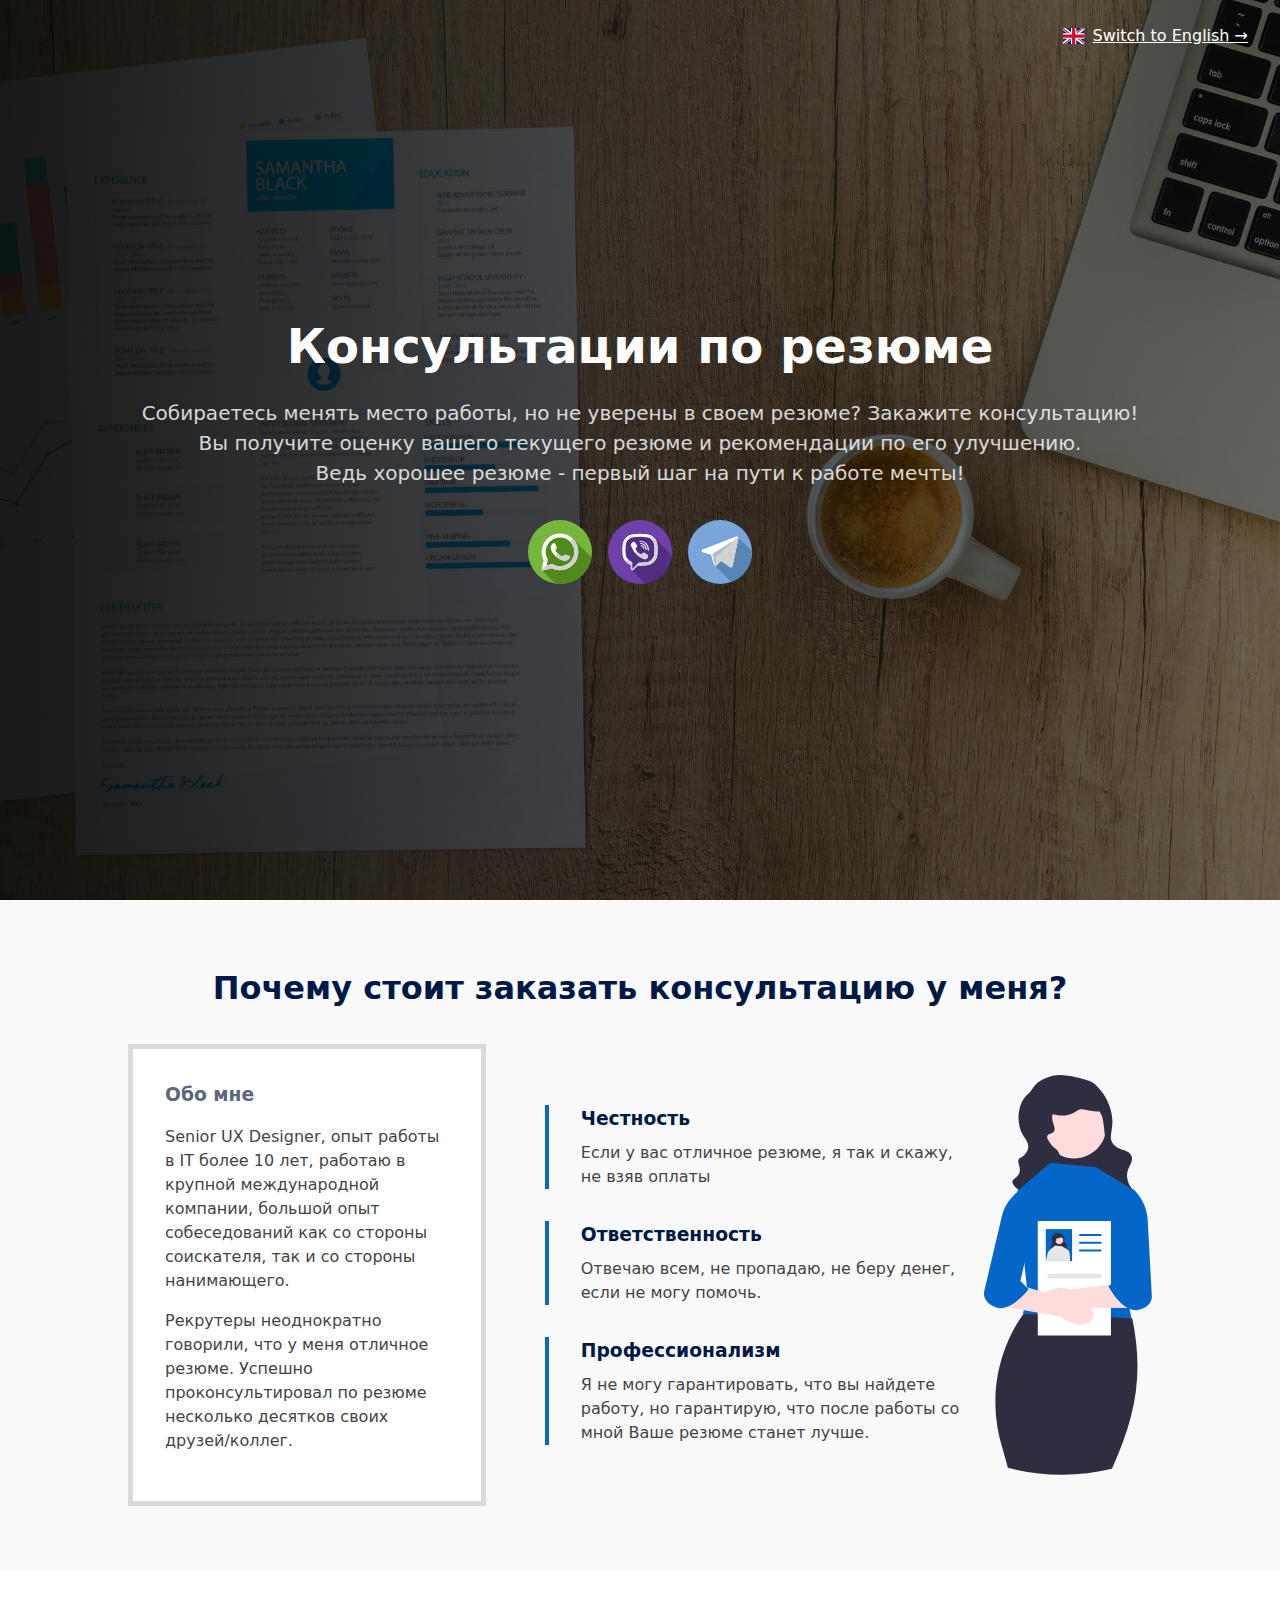
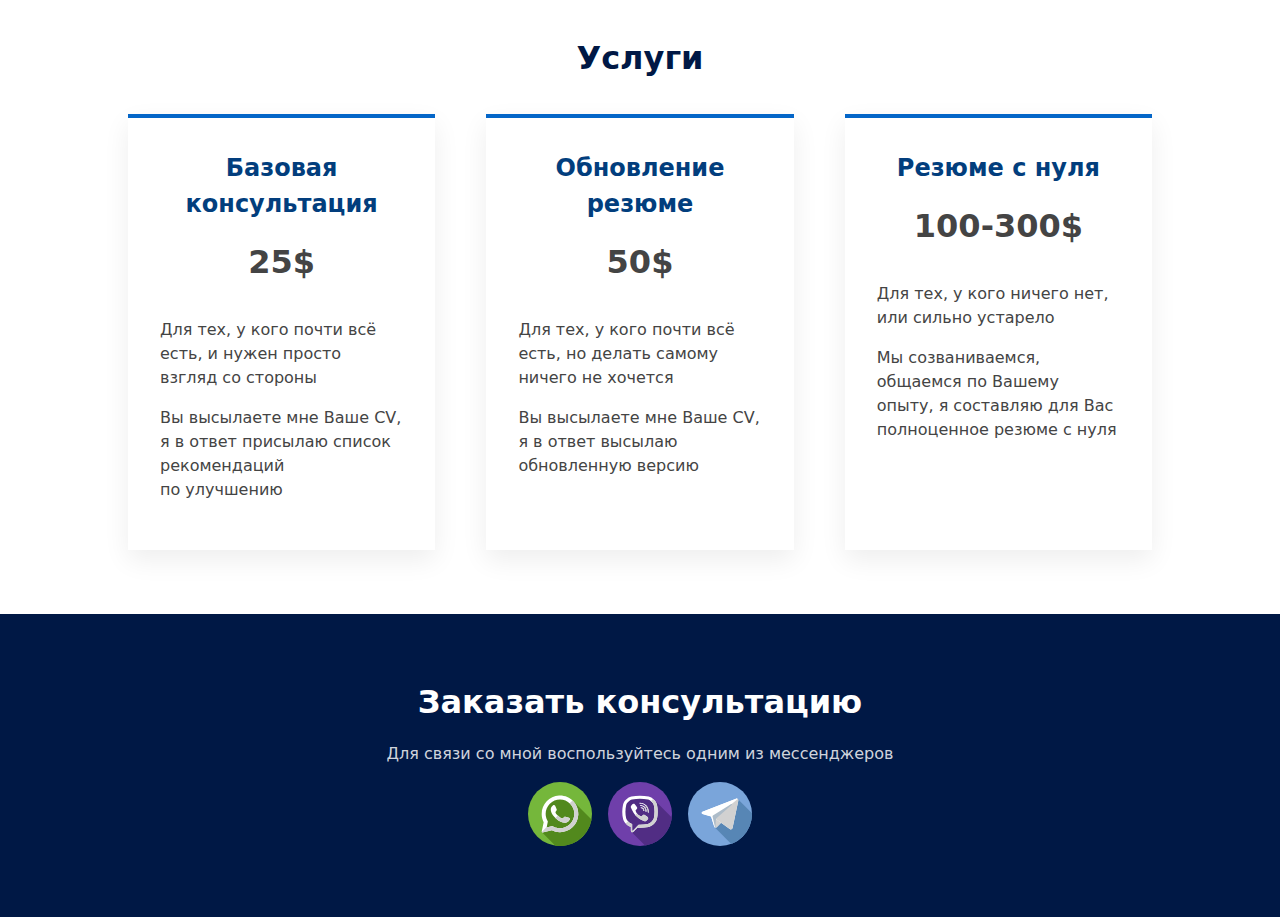
==== index-rus.html @ f0088798 "language switcher added, english version is now main home page" ====
<!DOCTYPE html>
<html>
  <head>
    <title>Консультации по резюме</title>
    <meta name="viewport" content="width=device-width, height=device-height, initial-scale=1.0">
	<link type="text/css" rel="stylesheet" href="css/style.css">
  </head>
  <body>


  <header class="header">
    <div class="container header-contentWrapper">
      <a class="header-language" href="index.html">
          <svg 
            height="16"
            xmlns="http://www.w3.org/2000/svg"
            id="flag-icons-gb"
            viewBox="0 0 640 480"
          >
            <path fill="#012169" d="M0 0h640v480H0z"/>
            <path fill="#FFF" d="m75 0 244 181L562 0h78v62L400 241l240 178v61h-80L320 301 81 480H0v-60l239-178L0 64V0z"/>
            <path fill="#C8102E" d="m424 281 216 159v40L369 281zm-184 20 6 35L54 480H0zM640 0v3L391 191l2-44L590 0zM0 0l239 176h-60L0 42z"/>
            <path fill="#FFF" d="M241 0v480h160V0zM0 160v160h640V160z"/>
            <path fill="#C8102E" d="M0 193v96h640v-96zM273 0v480h96V0z"/>
          </svg>
          <span>Switch to English →</span>
        </a>
      <div class="header-content"> 
        <h1 class="header-heading">Консультации по резюме</h1>
        <p class="header-description">Собираетесь менять место работы, но не уверены в своем&nbsp;резюме? Закажите&nbsp;консультацию!</p>
        <p class="header-description">Вы получите оценку вашего текущего резюме и рекомендации по его&nbsp;улучшению.</p>
        <p class="header-description">Ведь хорошее резюме - первый шаг на пути к работе&nbsp;мечты!</p>
        <ul class="header-linkList">
          <li class="header-linkWrap"><a href="#" class="header-link whatsapp"></a></li>
          <li class="header-linkWrap"><a href="#" class="header-link viber"></a></li>
          <li class="header-linkWrap"><a href="#" class="header-link telegram"></a></li>
        </ul>
      </div>
    </div>
  </header>
	  
  <section class="about">
    <div class="container">
      <h2 class="about-header">Почему стоит заказать консультацию у&nbsp;меня?</h2>
      <div class="about-layout">
        <article class="about-bio">
          <h3>Обо мне</h3>
          <p>Senior UX Designer, опыт работы в IT более 10 лет, работаю в крупной международной компании, большой опыт собеседований как со стороны соискателя, так и со стороны нанимающего.</p>
          <p>Рекрутеры неоднократно говорили, что у меня отличное резюме. Успешно проконсультировал по резюме несколько десятков своих друзей/коллег.</p>
        </article>

        <section class="about-principles">
          <ul>
            <li>
              <h3>Честность</h3>
              <p>Если у вас отличное резюме, я так и скажу, не взяв оплаты</p>
            </li>
            <li>
              <h3>Ответственность</h3>
              <p>Отвечаю всем, не пропадаю, не беру денег, если не могу помочь.</p>
            </li>
            <li>
              <h3>Профессионализм</h3>
              <p>Я не могу гарантировать, что вы найдете работу, но гарантирую, что после работы со мной Ваше резюме станет лучше.</p>
            </li>
          </ul>
        </section>

        <img class="about-image" src="img/cv-update.svg"/>
      </div>
    </div>
  </section>
	  
    <section class="pricing">
      <h2 class="pricing-header">Услуги</h2>
      <div class="pricing-layout container">
        <article class="pricingItem">
          <h3 class="pricingItem-heading">Базовая консультация</h3>
          <p class="pricingItem-price">25$</p>
          <p class="pricingItem-desc">Для тех, у кого почти всё есть, и нужен просто взгляд со&nbsp;стороны</p>
          <p class="pricingItem-details">Вы высылаете мне Ваше CV, я в ответ присылаю список рекомендаций по&nbsp;улучшению</p>
        </article>
        <article class="pricingItem">
          <h3 class="pricingItem-heading">Обновление резюме</h3>
          <p class="pricingItem-price">50$</p>
          <p class="pricingItem-desc">Для тех, у кого почти всё есть, но делать самому ничего не&nbsp;хочется</p>
          <p class="pricingItem-details">Вы высылаете мне Ваше CV, я в ответ высылаю обновленную&nbsp;версию</p>
        </article>
        <article class="pricingItem">
          <h3 class="pricingItem-heading">Резюме с&nbsp;нуля</h3>
          <p class="pricingItem-price">100-300$</p>
          <p class="pricingItem-desc">Для тех, у кого ничего нет, или сильно&nbsp;устарело</p>
          <p class="pricingItem-details">Мы созваниваемся, общаемся по Вашему опыту, я составляю для Вас полноценное резюме с&nbsp;нуля</p>
        </article>
      </div>
    </section>
	  
    <section class="contacts">
      <h2 class="contacts-heading">Заказать консультацию</h2>
      <p class="contacts-description">Для связи со мной воспользуйтесь одним из мессенджеров</p>
      <ul class="contacts-linkList">
        <li class="contacts-linkWrap"><a href="#" class="contacts-link whatsapp"></a></li>
        <li class="contacts-linkWrap"><a href="#" class="contacts-link viber"></a></li>
        <li class="contacts-linkWrap"><a href="#" class="contacts-link telegram"></a></li>
      </ul>
    </section>
 
  </body>
</html>
---- css/style.css ----
*,
*::before,
*::after {
  box-sizing: border-box; 
}

html {
  font-family: system-ui, sans-serif;
  line-height: 1.5;
  -webkit-text-size-adjust: 100%;
  -ms-text-size-adjust: 100%;
  -ms-overflow-style: scrollbar;
  -webkit-tap-highlight-color: rgba(0, 0, 0, 0);
}

article, aside, figcaption, figure, footer, header, hgroup, main, nav, section {
  display: block; 
}

h1, h2, h3, h4, p {
  margin-top: 0;
}

body {
  margin: 0;
  color: #444444;
  background-color: #fff; 
}

.container {
  max-width: 1440px;
  margin: 0 auto;
}

.header {
  height: 100vh;
  max-height: 900px;
  background: linear-gradient(90deg, rgba(0,0,0,.9) 0%, rgba(0,0,0,0.5) 100%), url(../img/docs.jpg);
  background-size: cover;
}

.header-contentWrapper {
  display: flex;
  align-items: center;
  justify-content: center;
  height: 100%;
  padding: 0 8rem;
}

.header-content {
  position: relative;
  z-index: 100;
  display: flex;
  flex-direction: column;
  align-items: center;
  text-align: center;
}

.header-heading {
  font-size: 3rem;
  color: #ffffff;
  margin-bottom: 1rem;
}

@media (max-width: 800px) {
  .header-content {
    width: 100%;
  }
  
  .header-contentWrapper {
    padding: 0 2rem;
  }
  
  html {
    font-size: 14px;
  }
  
  .header {
    background: linear-gradient(180deg, rgba(0,0,0,.7) 100%, rgba(0,0,0,0.7) 100%), url(../img/docs.jpg);
    background-size: cover;
  }
  
  .header-heading {
    font-size: 2.5rem;
  }
}

.header-description {
  font-size: 1.25rem;
  color: #FFFFFFD4;
  margin-bottom: 0;
}

.header-linkList {
  list-style-type: none;
  display: flex;
  padding: 0;
  margin: 2rem 0 0 0;
}

.header-linkWrap {
  margin-right: 1rem;
}

.header-linkWrap:last-of-type {
  margin-right: 0;
}

.header-link {
  display: inline-block;
  width: 4rem;
  height: 4rem;
  background-size: cover;

}

.whatsapp {
  background-image: url(../img/whatsapp-icon.svg);
}

.viber {
  background-image: url(../img/viber-icon.svg);
}

.telegram {
  background-image: url(../img/telegram-icon.svg);
}

.header-language {
  color: white;
  display: flex;
  align-items: center;
  position: absolute;
  top: 1.5rem;
}

.header-language span {
  margin-left: .5rem;
}

@media (min-width: 801px) {
  .header-language {
    right: 2rem;
  }
}

/* About Section */

.about {
  background-color: #F9F9F9;
  padding: 4rem 8rem;
}

@media (max-width: 800px) {
  .about {
    padding: 2rem;
  }
}

.about-header {
  color: #001845;
  margin-bottom: 2rem;
  font-size: 2rem;
  text-align: center;
}

.about-bio {
  border-style: solid;
  border-width: 5px 5px 5px 5px;
  border-color: #DADADA;
  padding: 2rem;
  background-color: white;
  width: 35%;
}

.about-bio h3 {
  color: #5C677D;
  margin-bottom: 1rem;
}

.about-principles {
  width: 45%;
}

.about-principles ul {
  list-style-type: none;
  margin: 0;
}

.about-principles ul li {
  border-left: 4px solid #0466C8;
  padding-left: 2rem;
  margin-bottom: 2rem;
}

.about-principles ul li:last-of-type {
  margin-bottom: 0;
}

.about-principles h3 {
  color: #001845;
  margin-bottom: .5rem;
}

.about-principles p {
  margin: 0;
}

.about-layout {
  display: flex;
  align-items: center;
  justify-content: space-between;
}

.about-image {
  height: 400px;
}

@media (max-width: 1100px) {
  .about-image {
    display: none;
  }
  
  .about-bio {
    width: 50%;
  }
  
  .about-principles {
    width: 50%;
  }
}

@media (max-width: 540px) {
  .about-layout {
    flex-direction: column;
  }
  
  .about-bio {
    width: 100%;
  }
  
  .about-principles {
    width: 100%;
  }
  
  .about-principles ul {
    padding-left: 0;
    margin-top: 2rem;
  }
}

/* Pricing */

.pricing {
  padding: 4rem 8rem;
}

@media (max-width: 800px) {
  .pricing {
    padding: 2rem;
  }
}

.pricing-header {
  color: #001845;
  font-size: 2rem;
  margin-bottom: 2rem;
  text-align: center;
}

.pricing-layout {
  display: flex;
  justify-content: space-between
}

.pricingItem {
  width: 30%;
  padding: 2rem;
  box-shadow: 0px 10px 25px 0px rgba(0, 0, 0, 0.07);
  border-top: 4px solid #0466C8;
}

@media (max-width: 1000px) {
  .pricing-layout {
    flex-direction: column;
  }
  
  .pricingItem {
    width: 100%;
    margin-bottom: 2rem;
  }
  
  .pricingItem:last-of-type {
    margin-bottom: 0;
  }
}

.pricingItem-heading {
  color: #023E7D;
  font-size: 1.5rem;
  text-align: center;
  margin-bottom: 1rem;
}

.pricingItem-price {
  font-size: 2rem;
  text-align: center;
  font-weight: bold;
}

/* Contacts */

.contacts {
  padding: 4rem 8rem;
  display: flex;
  flex-direction: column;
  align-items: center;
  background-color: #001845;
}

@media (max-width: 800px) {
  .contacts {
    padding: 2rem;
  }
}

.contacts-heading {
  color: white;
  font-size: 2rem;
  margin-bottom: 1rem;
  text-align: center;
}

.contacts-description {
  color: #FFFFFFD4;
  text-align: center;
}

.contacts-link {
  display: inline-block;
  width: 4rem;
  height: 4rem;
  background-size: cover;
}

.contacts-linkWrap {
  margin-right: 1rem;
}

.contacts-linkWrap:last-of-type {
  margin-right: 0;
}

.contacts-linkList {
  list-style-type: none;
  display: flex;
  padding: 0;
  margin: 0;
}
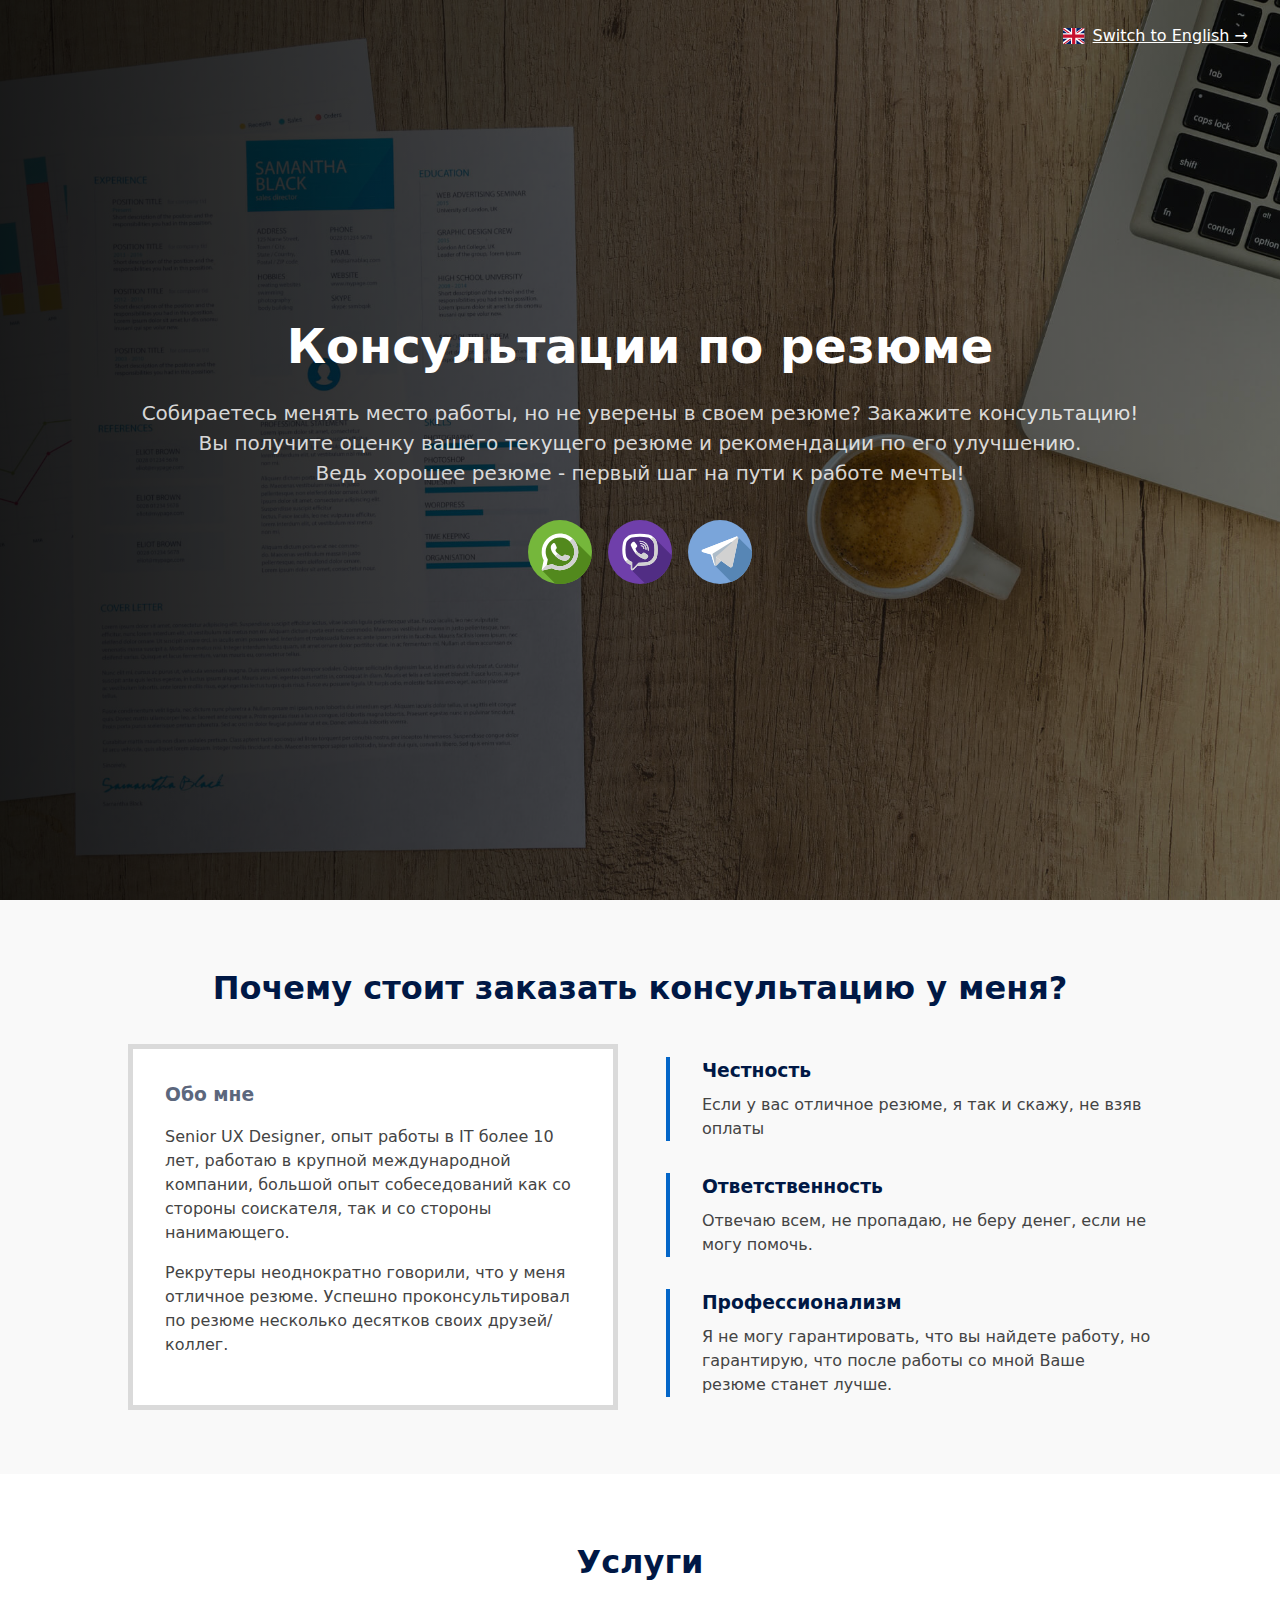
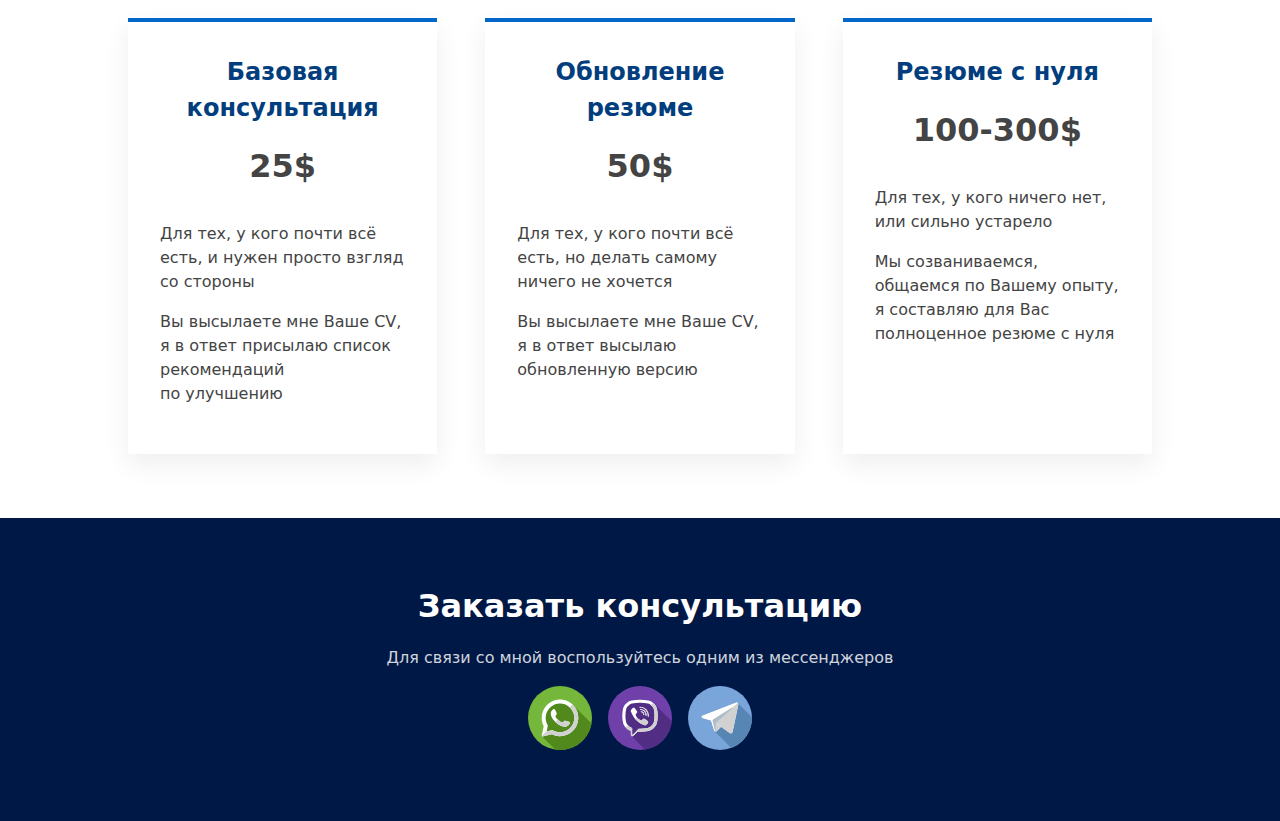
==== commit b646e4f2: "removed cv-update image, updated layout" ====
--- a/index-rus.html
+++ b/index-rus.html
@@ -31,9 +31,9 @@
         <p class="header-description">Вы получите оценку вашего текущего резюме и рекомендации по его&nbsp;улучшению.</p>
         <p class="header-description">Ведь хорошее резюме - первый шаг на пути к работе&nbsp;мечты!</p>
         <ul class="header-linkList">
-          <li class="header-linkWrap"><a href="#" class="header-link whatsapp"></a></li>
-          <li class="header-linkWrap"><a href="#" class="header-link viber"></a></li>
-          <li class="header-linkWrap"><a href="#" class="header-link telegram"></a></li>
+          <li class="header-linkWrap"><a href="https://wa.me/381637731254" target="_blank" class="header-link whatsapp"></a></li>
+          <li class="header-linkWrap"><a href="viber://contact?number=%2B381637731254" target="_blank" class="header-link viber"></a></li>
+          <li class="header-linkWrap"><a href="https://t.me/alllex7778" target="_blank" class="header-link telegram"></a></li>
         </ul>
       </div>
     </div>
@@ -65,8 +65,6 @@
             </li>
           </ul>
         </section>
-
-        <img class="about-image" src="img/cv-update.svg"/>
       </div>
     </div>
   </section>
@@ -99,9 +97,9 @@
       <h2 class="contacts-heading">Заказать консультацию</h2>
       <p class="contacts-description">Для связи со мной воспользуйтесь одним из мессенджеров</p>
       <ul class="contacts-linkList">
-        <li class="contacts-linkWrap"><a href="#" class="contacts-link whatsapp"></a></li>
-        <li class="contacts-linkWrap"><a href="#" class="contacts-link viber"></a></li>
-        <li class="contacts-linkWrap"><a href="#" class="contacts-link telegram"></a></li>
+        <li class="contacts-linkWrap"><a href="https://wa.me/381637731254" target="_blank" class="contacts-link whatsapp"></a></li>
+        <li class="contacts-linkWrap"><a href="viber://contact?number=%2B381637731254" target="_blank" class="contacts-link viber"></a></li>
+        <li class="contacts-linkWrap"><a href="https://t.me/alllex7778" target="_blank" class="contacts-link telegram"></a></li>
       </ul>
     </section>
  
--- a/css/style.css
+++ b/css/style.css
@@ -39,6 +39,13 @@
   background-size: cover;
 }
 
+@media (max-height: 500px) {
+  .header {
+    height: auto;
+    padding: 4rem 0;
+  }
+}
+
 .header-contentWrapper {
   display: flex;
   align-items: center;
@@ -170,7 +177,7 @@
   border-color: #DADADA;
   padding: 2rem;
   background-color: white;
-  width: 35%;
+  width: 50%;
 }
 
 .about-bio h3 {
@@ -179,12 +186,13 @@
 }
 
 .about-principles {
-  width: 45%;
+  width: 50%;
 }
 
 .about-principles ul {
   list-style-type: none;
   margin: 0;
+  padding: 0;
 }
 
 .about-principles ul li {
@@ -210,17 +218,10 @@
   display: flex;
   align-items: center;
   justify-content: space-between;
-}
-
-.about-image {
-  height: 400px;
+  column-gap: 48px;
 }
 
 @media (max-width: 1100px) {
-  .about-image {
-    display: none;
-  }
-  
   .about-bio {
     width: 50%;
   }
@@ -270,11 +271,12 @@
 
 .pricing-layout {
   display: flex;
-  justify-content: space-between
+  justify-content: space-between;
+  column-gap: 48px;
 }
 
 .pricingItem {
-  width: 30%;
+  flex: 1 1 0px;
   padding: 2rem;
   box-shadow: 0px 10px 25px 0px rgba(0, 0, 0, 0.07);
   border-top: 4px solid #0466C8;
